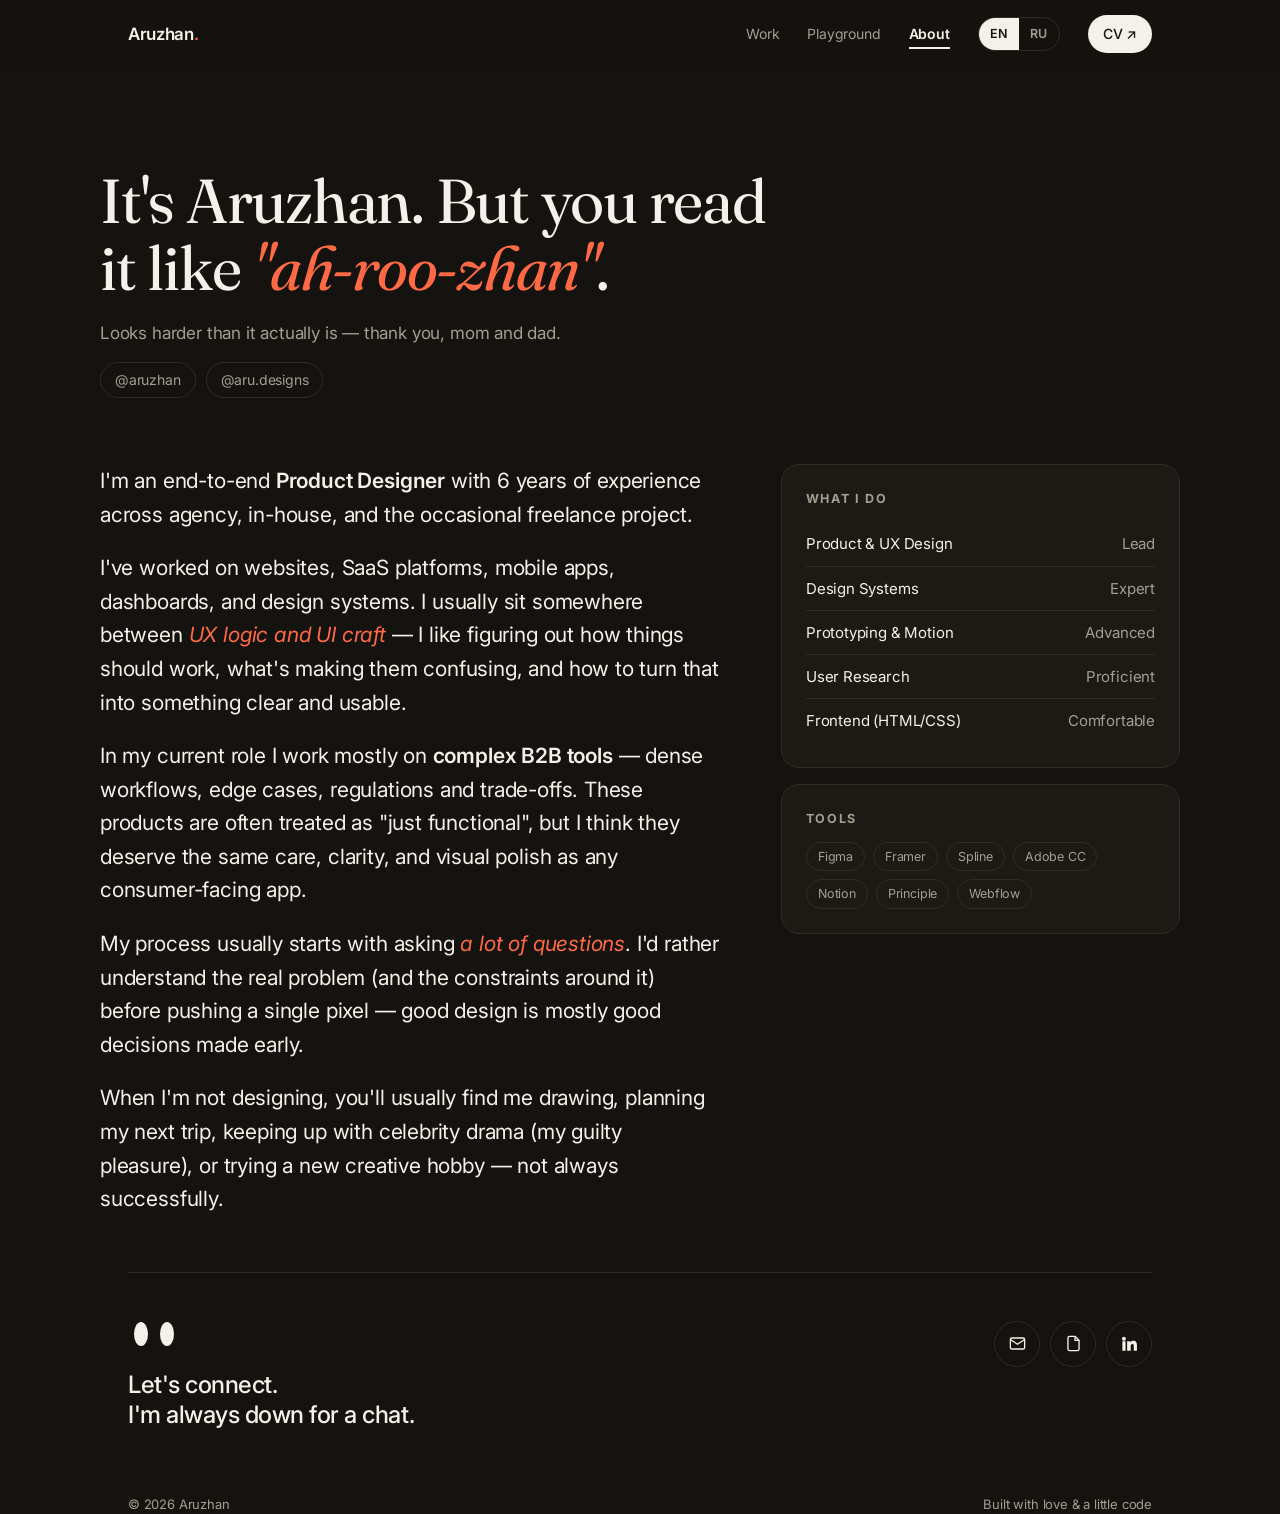
==== about.html @ 05e223a7 "Center hero block vertically on desktop; remove footer name" ====
<!DOCTYPE html>
<html lang="en">
<head>
<meta charset="UTF-8" />
<meta name="viewport" content="width=device-width, initial-scale=1.0" />
<title>About — Aruzhan</title>
<meta name="description" content="About Aruzhan — an end-to-end Product Designer who sits between UX logic and UI craft." />
<link rel="preconnect" href="https://fonts.googleapis.com" />
<link rel="preconnect" href="https://fonts.gstatic.com" crossorigin />
<link href="https://fonts.googleapis.com/css2?family=Inter:opsz,wght@14..32,400;14..32,500;14..32,600;14..32,700&family=Fraunces:ital,opsz,wght@0,9..144,400;0,9..144,500;1,9..144,400;1,9..144,500&display=swap" rel="stylesheet" />
<link rel="stylesheet" href="styles.css" />
<script>(function(){try{document.documentElement.lang=localStorage.getItem('lang')||'en';}catch(e){}})();</script>
</head>
<body>

<nav id="nav">
  <div class="nav-inner">
    <a href="index.html" class="brand">Aruzhan<span class="dot">.</span></a>
    <div class="nav-links">
      <a href="index.html" data-i18n="nav.work">Work</a>
      <a href="playground.html" data-i18n="nav.playground">Playground</a>
      <a href="about.html" class="active" data-i18n="nav.about">About</a>
      <div class="lang-switch">
        <button type="button" data-lang="en">EN</button>
        <button type="button" data-lang="ru">RU</button>
      </div>
      <a href="resume.pdf" target="_blank" rel="noopener" class="cv" data-i18n="nav.cv">CV ↗</a>
    </div>
  </div>
</nav>

<header class="about-hero wrap">
  <h1 class="reveal" data-i18n="about.h1">It's Aruzhan. But you read it like <em>"ah-roo-zhan"</em>.</h1>
  <p class="sub reveal" data-i18n="about.sub">Looks harder than it actually is — thank you, mom and dad.</p>
  <div class="about-socials reveal">
    <a href="#" target="_blank" rel="noopener">@aruzhan</a>
    <a href="#" target="_blank" rel="noopener">@aru.designs</a>
  </div>
</header>

<main class="about-body wrap">
  <div class="lede reveal">
    <p data-i18n="about.p1">I'm an end-to-end <b>Product Designer</b> with 6 years of experience across agency, in-house, and the occasional freelance project.</p>
    <p data-i18n="about.p2">I've worked on websites, SaaS platforms, mobile apps, dashboards, and design systems. I usually sit somewhere between <em>UX logic and UI craft</em> — I like figuring out how things should work, what's making them confusing, and how to turn that into something clear and usable.</p>
    <p data-i18n="about.p3">In my current role I work mostly on <b>complex B2B tools</b> — dense workflows, edge cases, regulations and trade-offs. These products are often treated as "just functional", but I think they deserve the same care, clarity, and visual polish as any consumer-facing app.</p>
    <p data-i18n="about.p4">My process usually starts with asking <em>a lot of questions</em>. I'd rather understand the real problem (and the constraints around it) before pushing a single pixel — good design is mostly good decisions made early.</p>
    <p data-i18n="about.p5">When I'm not designing, you'll usually find me drawing, planning my next trip, keeping up with celebrity drama (my guilty pleasure), or trying a new creative hobby — not always successfully.</p>
  </div>
  <aside class="reveal">
    <div class="panel">
      <h4 data-i18n="about.whatido">What I do</h4>
      <div class="skill-row"><span data-i18n="about.sk1">Product &amp; UX Design</span><span data-i18n="about.lv1">Lead</span></div>
      <div class="skill-row"><span data-i18n="about.sk2">Design Systems</span><span data-i18n="about.lv2">Expert</span></div>
      <div class="skill-row"><span data-i18n="about.sk3">Prototyping &amp; Motion</span><span data-i18n="about.lv3">Advanced</span></div>
      <div class="skill-row"><span data-i18n="about.sk4">User Research</span><span data-i18n="about.lv4">Proficient</span></div>
      <div class="skill-row"><span data-i18n="about.sk5">Frontend (HTML/CSS)</span><span data-i18n="about.lv5">Comfortable</span></div>
    </div>
    <div class="panel">
      <h4 data-i18n="about.tools">Tools</h4>
      <div class="tools">
        <span class="tag">Figma</span><span class="tag">Framer</span><span class="tag">Spline</span>
        <span class="tag">Adobe CC</span><span class="tag">Notion</span><span class="tag">Principle</span><span class="tag">Webflow</span>
      </div>
    </div>
  </aside>
</main>

<footer class="wrap">
  <div class="foot-top reveal">
    <div>
      <div class="foot-eyes" aria-hidden="true">
        <svg width="52" height="26" viewBox="0 0 52 26" fill="currentColor"><ellipse cx="13" cy="13" rx="7" ry="12"/><ellipse cx="39" cy="13" rx="7" ry="12"/></svg>
      </div>
      <p class="foot-msg" data-i18n="foot.msg">Let's connect.<br>I'm always down for a chat.</p>
    </div>
    <div class="foot-icons">
      <a href="mailto:hello@aruzhan.design" aria-label="Email"><svg viewBox="0 0 24 24" fill="none" stroke="currentColor" stroke-width="1.7"><rect x="3" y="5" width="18" height="14" rx="2"/><path d="M3 7l9 6 9-6"/></svg></a>
      <a href="resume.pdf" target="_blank" rel="noopener" aria-label="CV"><svg viewBox="0 0 24 24" fill="none" stroke="currentColor" stroke-width="1.7"><path d="M14 3H7a2 2 0 0 0-2 2v14a2 2 0 0 0 2 2h10a2 2 0 0 0 2-2V8z"/><path d="M14 3v5h5"/></svg></a>
      <a href="#" aria-label="LinkedIn"><svg viewBox="0 0 24 24" fill="currentColor"><path d="M4.98 3.5A2.5 2.5 0 1 1 5 8.5a2.5 2.5 0 0 1 0-5zM3 9h4v12H3zM9 9h3.8v1.7h.05c.53-1 1.83-2.05 3.77-2.05 4.03 0 4.78 2.65 4.78 6.1V21h-4v-5.4c0-1.3 0-2.95-1.8-2.95s-2.08 1.4-2.08 2.85V21H9z"/></svg></a>
    </div>
  </div>
  <div class="foot-bottom">
    <span>© 2026 Aruzhan</span>
    <span data-i18n="foot.built">Built with love &amp; a little code</span>
  </div>
</footer>

<script src="main.js"></script>
</body>
</html>
---- styles.css ----
/* ============ Aruzhan — Portfolio (xhulia.com-style) ============ */
:root {
  --bg: #14130f;
  --bg-2: #1d1b16;
  --ink: #f4f1ea;
  --soft: #a49e91;
  --line: #302c25;
  --accent: #ff6a45;
  --accent-soft: #3a241c;
  --card: #1c1a15;
  --nav-bg: rgba(20, 19, 15, .72);
  --hint-bg: rgba(0, 0, 0, .45);
  --radius: 18px;
  --maxw: 1080px;
}
* { margin: 0; padding: 0; box-sizing: border-box; }
html { scroll-behavior: smooth; }
body {
  font-family: 'Inter', system-ui, sans-serif;
  background: var(--bg); color: var(--ink);
  line-height: 1.55; letter-spacing: -0.011em;
  -webkit-font-smoothing: antialiased; overflow-x: hidden;
}
::selection { background: var(--accent); color: #fff; }
a { color: inherit; text-decoration: none; }
em { font-style: italic; }
.wrap { max-width: var(--maxw); margin: 0 auto; padding: 0 28px; }

/* ---------- NAV ---------- */
nav {
  position: fixed; top: 0; left: 0; right: 0; z-index: 100;
  backdrop-filter: blur(12px); background: var(--nav-bg);
  border-bottom: 1px solid transparent; transition: border-color .3s;
}
nav.scrolled { border-color: var(--line); }
.nav-inner { max-width: var(--maxw); margin: 0 auto; padding: 15px 28px; display: flex; align-items: center; justify-content: space-between; }
.brand { font-size: 17px; font-weight: 600; letter-spacing: -0.02em; }
.brand .dot { color: var(--accent); }
.nav-links { display: flex; align-items: center; gap: 28px; }
.nav-links a { font-size: 14px; color: var(--soft); transition: color .2s; }
.nav-links a:hover, .nav-links a.active { color: var(--ink); }
.nav-links a.active { font-weight: 600; }
.nav-links a.cv { background: var(--ink); color: var(--bg); padding: 8px 15px; border-radius: 999px; font-weight: 500; transition: background .2s, transform .2s; }
.nav-links a.cv:hover { background: var(--accent); color: #fff; transform: translateY(-1px); }
@media (max-width: 640px) { .nav-links a:not(.cv) { display: none; } }

/* ---------- HERO (landing) ---------- */
header.hero { position: relative; padding: 130px 0 8px; text-align: center; }
.hero-inner { position: relative; z-index: 3; max-width: 760px; margin: 0 auto; pointer-events: none; }
header.hero > .wrap { position: relative; z-index: 3; pointer-events: none; }
.hero-inner a, .hero-inner button { pointer-events: auto; }
.hello { display: inline-flex; align-items: center; gap: 10px; font-size: clamp(16px, 2vw, 21px); color: var(--soft); font-weight: 500; margin-bottom: 20px; }
.hello .avatar { width: 40px; height: 40px; border-radius: 50%; overflow: hidden; border: 1.5px solid var(--card); background: #fbe7df; box-shadow: 0 4px 12px -4px rgba(40,30,15,.3); flex: none; }
.hello .avatar svg { width: 56px; height: 56px; margin: -7px 0 0 -8px; display: block; }
.hello .wave { display: inline-block; animation: wave 2.4s ease-in-out infinite; transform-origin: 70% 70%; }
@keyframes wave { 0%,60%,100%{transform:rotate(0)} 10%{transform:rotate(16deg)} 20%{transform:rotate(-8deg)} 30%{transform:rotate(16deg)} 40%{transform:rotate(-4deg)} 50%{transform:rotate(10deg)} }
.hero h1 { font-family: 'Fraunces', Georgia, serif; font-weight: 400; font-size: clamp(40px, 7vw, 82px); line-height: 1.04; letter-spacing: -0.02em; }
.hero h1 em { font-style: italic; }
.hero h1 .dot { color: var(--accent); font-style: normal; }
.hero .current { margin-top: 28px; font-size: clamp(15px, 1.8vw, 18px); color: var(--soft); max-width: 50ch; margin-left: auto; margin-right: auto; }
.hero .current b { color: var(--ink); font-weight: 600; }
/* falling-pill tray (below the hero copy, so pills never overlap text) */
.pill-tray-label { margin-top: 34px; font-size: 12px; letter-spacing: .16em; text-transform: uppercase; color: var(--soft); font-weight: 600; display: flex; align-items: center; justify-content: center; gap: 9px; }
.pill-tray-label .grab { font-size: 14px; }
.pill-field { position: relative; height: 300px; margin-top: 18px; z-index: 1; pointer-events: none; overflow: hidden; }
@media (min-width: 821px) {
  header.hero { min-height: 100vh; padding: 0; display: flex; flex-direction: column; justify-content: center; }
  .pill-field { position: absolute; left: 0; right: 0; top: 62px; bottom: 26px; height: auto; margin-top: 0; }
}
.pill { position: absolute; pointer-events: auto; display: inline-flex; align-items: center; gap: 8px; font-size: 15px; font-weight: 600; letter-spacing: 0; color: #1e1a14; padding: 11px 20px; border-radius: 999px; cursor: grab; white-space: nowrap; user-select: none; will-change: transform; box-shadow: 0 10px 26px -14px rgba(40,30,15,.5); opacity: 0; }
.pill:active { cursor: grabbing; }
.pill.dragging { z-index: 60 !important; }
.pill .pi { font-size: 14px; }
@media (max-width: 720px) { .pill { font-size: 13px; padding: 9px 16px; } }

.float { animation: float 4.5s ease-in-out infinite; }
@keyframes float { 0%,100%{transform:translateY(0)} 50%{transform:translateY(-9px)} }

/* ---------- PROJECTS ---------- */
.projects { padding: 56px 0 40px; }
.proj-head { display: flex; align-items: center; gap: 14px; font-size: 12.5px; text-transform: uppercase; letter-spacing: .18em; color: var(--soft); font-weight: 600; margin-bottom: 8px; }
.proj-head::before { content: ''; width: 22px; height: 1px; background: var(--accent); }
.work-list { margin-top: 4px; }
.proj { padding: 52px 0; border-top: 1px solid var(--line); }
.proj:last-child { border-bottom: 1px solid var(--line); }
.proj-head-row { display: flex; align-items: flex-start; justify-content: space-between; gap: 20px; }
.proj-meta { display: flex; align-items: baseline; gap: 14px; flex-wrap: wrap; }
.proj-meta .name { font-size: clamp(26px, 3.2vw, 38px); font-weight: 600; letter-spacing: -0.03em; }
.proj-meta .kind { font-size: 14px; color: var(--soft); }
.proj-meta .yr { font-size: 14px; color: var(--soft); }
.cs-btn { flex: none; display: inline-flex; align-items: center; gap: 8px; font-size: 14px; font-weight: 500; color: var(--ink); border: 1px solid var(--line); padding: 9px 16px; border-radius: 999px; transition: background .2s, color .2s, border-color .2s; }
.cs-btn span { transition: transform .2s; }
.cs-btn:hover { background: var(--ink); color: var(--bg); border-color: var(--ink); }
.cs-btn:hover span { transform: translateX(3px); }
.proj .subtitle { font-size: clamp(17px, 2vw, 21px); color: var(--ink); margin: 14px 0 16px; max-width: 52ch; line-height: 1.45; }
.benefits { display: flex; flex-wrap: wrap; gap: 8px; margin-bottom: 26px; }
.benefits span { font-size: 13px; color: var(--soft); background: var(--bg-2); border: 1px solid var(--line); padding: 6px 12px; border-radius: 999px; }

/* project cover image (real Figma screenshot) */
.proj-cover { border-radius: var(--radius); border: 1px solid var(--line); overflow: hidden; aspect-ratio: 16 / 9; background: var(--bg-2); }
.proj-cover img { width: 100%; height: 100%; object-fit: cover; display: block; transition: transform .5s cubic-bezier(.2,.7,.3,1); }
.proj:hover .proj-cover img { transform: scale(1.03); }

/* horizontal draggable gallery */
.gallery-wrap { position: relative; }
.gallery { display: flex; gap: 18px; overflow-x: auto; padding: 6px 2px 16px; cursor: grab; scroll-snap-type: x proximity; scrollbar-width: none; user-select: none; -webkit-user-select: none; touch-action: pan-x; }
.gallery::-webkit-scrollbar { height: 0; display: none; }
.gallery.dragging { cursor: grabbing; scroll-snap-type: none; }
.gallery.dragging .shot, .gallery.dragging .pshot { pointer-events: none; }
.gallery img { -webkit-user-drag: none; user-drag: none; }
.shot { flex: 0 0 auto; width: clamp(280px, 42vw, 470px); aspect-ratio: 16/10; border-radius: var(--radius); border: 1px solid var(--line); overflow: hidden; display: grid; place-items: center; scroll-snap-align: start; }
.shot .mock { max-width: 78%; height: auto; pointer-events: none; }
.drag-badge { position: absolute; left: 0; top: 0; transform: translate(-50%, -50%) scale(.6); background: var(--ink); color: var(--bg); font-size: 13px; font-weight: 600; padding: 9px 15px; border-radius: 999px; pointer-events: none; opacity: 0; transition: opacity .2s, transform .2s; z-index: 5; display: inline-flex; gap: 6px; white-space: nowrap; }
.drag-badge.on { opacity: 1; transform: translate(-50%, -50%) scale(1); }

/* ---------- ABOUT page ---------- */
.about-hero { padding: 168px 0 10px; }
.about-hero h1 { font-family: 'Fraunces', Georgia, serif; font-size: clamp(32px, 5.2vw, 62px); font-weight: 400; letter-spacing: -0.02em; line-height: 1.08; max-width: 18ch; }
.about-hero h1 em { font-style: italic; color: var(--accent); }
.about-hero .sub { margin-top: 18px; font-size: 17px; color: var(--soft); }
.about-socials { margin-top: 16px; display: flex; gap: 10px; flex-wrap: wrap; }
.about-socials a { font-size: 14px; color: var(--soft); border: 1px solid var(--line); padding: 6px 14px; border-radius: 999px; transition: color .2s, border-color .2s; }
.about-socials a:hover { color: var(--ink); border-color: var(--ink); }
.about-body { padding: 56px 0; display: grid; grid-template-columns: 1.4fr .9fr; gap: 60px; align-items: start; }
@media (max-width: 860px) { .about-body { grid-template-columns: 1fr; gap: 40px; } }
.about-body .lede p { font-size: clamp(17px, 2vw, 21px); line-height: 1.6; }
.about-body .lede p + p { margin-top: 20px; }
.about-body .lede b { font-weight: 600; }
.about-body .lede em { color: var(--accent); }
.panel { background: var(--card); border: 1px solid var(--line); border-radius: var(--radius); padding: 24px; }
.panel + .panel { margin-top: 16px; }
.panel h4 { font-size: 12.5px; text-transform: uppercase; letter-spacing: .13em; color: var(--soft); margin-bottom: 14px; }
.skill-row { display: flex; justify-content: space-between; padding: 10px 0; border-top: 1px solid var(--line); font-size: 15px; }
.skill-row:first-of-type { border-top: none; }
.skill-row span:last-child { color: var(--soft); }
.tag { font-size: 12.5px; color: var(--soft); border: 1px solid var(--line); padding: 4px 11px; border-radius: 999px; }
.tools { display: flex; flex-wrap: wrap; gap: 8px; }

/* ---------- CASE STUDY page ---------- */
.cs { padding: 138px 0 0; text-align: center; }
.cs-back { display: inline-block; font-size: 14px; color: var(--soft); margin-bottom: 34px; transition: color .2s; }
.cs-back:hover { color: var(--ink); }
.cs-icon { width: 76px; height: 76px; border-radius: 20px; margin: 0 auto 26px; display: grid; place-items: center; font-size: 36px; box-shadow: 0 16px 36px -16px rgba(40,30,15,.4); }
.cs-eyebrow { font-size: 13px; letter-spacing: .04em; color: var(--soft); font-weight: 500; margin-bottom: 14px; }
.cs-title { font-family: 'Fraunces', Georgia, serif; font-weight: 400; font-size: clamp(32px, 5.4vw, 64px); line-height: 1.06; letter-spacing: -0.02em; margin: 0 auto; }
.cs-grid { text-align: left; display: grid; grid-template-columns: 1.5fr 1fr; gap: 56px; margin: 64px 0 8px; padding-top: 44px; border-top: 1px solid var(--line); }
@media (max-width: 820px) { .cs-grid { grid-template-columns: 1fr; gap: 34px; } }
.cs-label { font-size: 12px; text-transform: uppercase; letter-spacing: .14em; color: var(--accent); font-weight: 600; margin-bottom: 14px; }
.cs-intro p { font-size: clamp(17px, 2vw, 20px); line-height: 1.6; color: var(--ink); }
.cs-intro p + p { margin-top: 16px; }
.cs-meta-block + .cs-meta-block { margin-top: 24px; }
.cs-chips { display: flex; flex-wrap: wrap; gap: 8px; }
.cs-chip { font-size: 13px; color: var(--ink); background: var(--card); border: 1px solid var(--line); padding: 6px 13px; border-radius: 999px; }
.psr { text-align: left; display: grid; grid-template-columns: repeat(3, 1fr); gap: 18px; margin: 56px 0; }
@media (max-width: 820px) { .psr { grid-template-columns: 1fr; } }
.psr-card { background: var(--card); border: 1px solid var(--line); border-radius: var(--radius); padding: 26px; }
.psr-card h3 { font-family: 'Fraunces', Georgia, serif; font-weight: 400; font-size: 24px; margin-bottom: 12px; }
.psr-card p { font-size: 15px; color: var(--soft); line-height: 1.55; }
.cs-gallery-label { display: flex; align-items: center; gap: 16px; margin: 30px 0 22px; color: var(--soft); }
.cs-gallery-label::before, .cs-gallery-label::after { content: ''; height: 1px; background: var(--line); flex: 1; }
.cs-gallery-label span { font-size: 13px; letter-spacing: .04em; }
.cs-shots .shot { width: clamp(300px, 56vw, 560px); aspect-ratio: 16/10; }
.cs-next { display: flex; align-items: center; justify-content: space-between; gap: 16px; margin-top: 30px; padding-top: 36px; border-top: 1px solid var(--line); }
.cs-next span { font-size: 12.5px; text-transform: uppercase; letter-spacing: .16em; color: var(--soft); font-weight: 600; }
.cs-next a { font-family: 'Fraunces', Georgia, serif; font-size: clamp(24px, 4vw, 40px); transition: color .2s; }
.cs-next a:hover { color: var(--accent); }

/* ---------- PLAYGROUND page ---------- */
.pg-hero { padding: 168px 0 8px; }
.pg-hero h1 { font-family: 'Fraunces', Georgia, serif; font-size: clamp(38px, 6vw, 70px); font-weight: 400; letter-spacing: -0.02em; line-height: 1.05; }
.pg-hero h1 em { font-style: italic; color: var(--accent); }
.pg-hero p { margin-top: 16px; font-size: 17px; color: var(--soft); max-width: 54ch; }
.pg-section { padding: 36px 0 80px; }
.pg-canvas { position: relative; height: 560px; border: 1px dashed var(--line); border-radius: var(--radius); background: radial-gradient(circle at 1px 1px, rgba(0,0,0,.06) 1px, transparent 0); background-size: 26px 26px; overflow: hidden; touch-action: none; user-select: none; }
.pg-hint { position: absolute; top: 16px; left: 50%; transform: translateX(-50%); font-size: 13px; color: var(--soft); background: var(--hint-bg); padding: 6px 14px; border-radius: 999px; pointer-events: none; z-index: 1; display: inline-flex; gap: 8px; align-items: center; }
.chip { position: absolute; background: var(--card); border: 1px solid var(--line); border-radius: 14px; padding: 15px 18px; cursor: grab; box-shadow: 0 10px 30px -18px rgba(40,30,15,.4); transition: box-shadow .2s; will-change: transform; }
.chip:active { cursor: grabbing; }
.chip.dragging { box-shadow: 0 24px 50px -20px rgba(40,30,15,.5); z-index: 50 !important; }
.chip .k { font-size: 20px; font-weight: 600; letter-spacing: -.02em; }
.chip .s { font-size: 12.5px; color: var(--soft); margin-top: 2px; }
.chip.color { width: 118px; height: 118px; border-radius: 18px; display: grid; place-items: end; padding: 12px; }
.chip.color .hexv { font-size: 12px; font-weight: 600; background: rgba(255,255,255,.85); padding: 2px 8px; border-radius: 6px; color: #17150f; }
.chip.emoji { font-size: 32px; padding: 12px 16px; }
.chip.pill { border-radius: 999px; font-size: 14px; font-weight: 500; }

/* ---------- shared section header ---------- */
.eyebrow { font-size: 12.5px; text-transform: uppercase; letter-spacing: .16em; color: var(--accent); font-weight: 600; display: inline-flex; align-items: center; gap: 10px; }
.eyebrow::before { content: ''; width: 22px; height: 1px; background: var(--accent); }
.section-head { margin-bottom: 40px; }
.sec-h { font-family: 'Fraunces', Georgia, serif; font-weight: 400; font-size: clamp(28px, 4.4vw, 48px); letter-spacing: -0.02em; line-height: 1.08; margin-top: 12px; max-width: 20ch; }

/* ---------- IMPACT STATS ---------- */
.impact { padding: 72px 0; }
.impact .eyebrow { margin-bottom: 26px; }
.stat-grid { display: grid; grid-template-columns: repeat(4, 1fr); gap: 1px; background: var(--line); border: 1px solid var(--line); border-radius: var(--radius); overflow: hidden; }
@media (max-width: 680px) { .stat-grid { grid-template-columns: repeat(2, 1fr); } }
.stat { background: var(--bg); padding: 34px 26px; text-align: center; }
.stat .num { font-family: 'Fraunces', Georgia, serif; font-weight: 400; font-size: clamp(38px, 5.5vw, 62px); letter-spacing: -0.02em; line-height: 1; }
.stat .num .sfx { color: var(--accent); }
.stat .lbl { font-size: 14px; color: var(--soft); margin-top: 8px; }

/* ---------- TESTIMONIALS ---------- */
.quotes { padding: 72px 0; }
.quote-grid { display: grid; grid-template-columns: repeat(3, 1fr); gap: 20px; }
@media (max-width: 860px) { .quote-grid { grid-template-columns: 1fr; } }
.qcard { background: var(--card); border: 1px solid var(--line); border-radius: var(--radius); padding: 28px; display: flex; flex-direction: column; gap: 16px; transition: transform .3s cubic-bezier(.2,.7,.3,1), box-shadow .3s; }
.qcard:hover { transform: translateY(-5px); box-shadow: 0 22px 46px -26px rgba(40,30,15,.3); }
.qcard .mark { font-family: 'Fraunces', Georgia, serif; font-size: 52px; line-height: .3; color: var(--accent); height: 20px; }
.qcard p { font-size: 17px; line-height: 1.5; color: var(--ink); }
.who { display: flex; align-items: center; gap: 12px; margin-top: auto; }
.ava { width: 44px; height: 44px; border-radius: 50%; display: grid; place-items: center; color: #fff; font-weight: 600; font-size: 15px; flex: none; }
.who b { display: block; font-size: 15px; }
.who span { font-size: 13px; color: var(--soft); }

/* ---------- SERVICES + CTA ---------- */
.services { padding: 72px 0 48px; }
.svc-grid { display: grid; grid-template-columns: repeat(3, 1fr); gap: 20px; margin-bottom: 44px; }
@media (max-width: 860px) { .svc-grid { grid-template-columns: 1fr; } }
.svc { background: var(--card); border: 1px solid var(--line); border-radius: var(--radius); padding: 28px; transition: transform .3s cubic-bezier(.2,.7,.3,1), box-shadow .3s; }
.svc:hover { transform: translateY(-5px); box-shadow: 0 22px 46px -26px rgba(40,30,15,.3); }
.svc-ic { width: 48px; height: 48px; border-radius: 13px; display: grid; place-items: center; font-size: 22px; background: var(--accent-soft); color: var(--accent); margin-bottom: 18px; }
.svc h3 { font-size: 20px; font-weight: 600; letter-spacing: -0.02em; margin-bottom: 8px; }
.svc p { font-size: 15px; color: var(--soft); line-height: 1.5; }
.svc-tag { margin-top: 16px; font-size: 13px; color: var(--accent); font-weight: 600; }
.cta-band { display: flex; align-items: center; justify-content: space-between; gap: 24px; flex-wrap: wrap; background: var(--ink); color: var(--bg); border-radius: 26px; padding: 40px 44px; }
.cta-band h3 { font-family: 'Fraunces', Georgia, serif; font-weight: 400; font-size: clamp(24px, 3.4vw, 36px); letter-spacing: -0.02em; }
.cta-band p { color: #b1aa9d; margin-top: 10px; font-size: 15px; max-width: 46ch; }
.btn-accent { background: var(--accent); color: #fff; }
.btn-accent:hover { transform: translateY(-2px); filter: brightness(1.05); }

/* ---------- FOOTER ---------- */
footer { padding: 96px 0 40px; }
.foot-top { border-top: 1px solid var(--line); padding-top: 48px; display: flex; align-items: flex-start; justify-content: space-between; gap: 24px; flex-wrap: wrap; }
.foot-eyes { font-size: 22px; letter-spacing: 6px; color: var(--ink); margin-bottom: 14px; }
.foot-msg { font-size: clamp(18px, 2.2vw, 24px); font-weight: 500; letter-spacing: -0.02em; line-height: 1.25; }
.foot-icons { display: flex; gap: 10px; }
.foot-icons a { width: 46px; height: 46px; border-radius: 50%; border: 1px solid var(--line); display: grid; place-items: center; color: var(--ink); transition: background .2s, color .2s, transform .2s; }
.foot-icons a:hover { background: var(--ink); color: var(--bg); transform: translateY(-3px); }
.foot-icons svg { width: 19px; height: 19px; }
.foot-name { font-family: 'Fraunces', Georgia, serif; font-weight: 400; font-size: clamp(72px, 21vw, 280px); line-height: .82; letter-spacing: -0.03em; margin: 38px 0 8px; color: var(--ink); user-select: none; }
.foot-name em { font-style: italic; color: var(--accent); }
.foot-cta { border-top: 1px solid var(--line); padding-top: 60px; }
.foot-label { font-size: 12.5px; text-transform: uppercase; letter-spacing: .18em; color: var(--soft); font-weight: 600; margin-bottom: 18px; }
.foot-cta h2 { font-size: clamp(32px, 6vw, 64px); font-weight: 600; letter-spacing: -0.035em; line-height: 1.05; max-width: 16ch; }
.foot-cta h2 a { color: var(--accent); text-decoration: underline; text-decoration-thickness: 2px; text-underline-offset: 6px; }
.foot-actions { margin-top: 30px; display: flex; gap: 12px; flex-wrap: wrap; }
.btn { display: inline-flex; align-items: center; gap: 9px; font-size: 15px; font-weight: 500; padding: 13px 22px; border-radius: 999px; transition: transform .2s, background .2s, color .2s, border-color .2s; }
.btn-primary { background: var(--ink); color: var(--bg); }
.btn-primary:hover { background: var(--accent); color: #fff; transform: translateY(-2px); }
.btn-ghost { color: var(--ink); border: 1px solid var(--line); }
.btn-ghost:hover { border-color: var(--ink); }
.btn .arrow { transition: transform .2s; }
.btn:hover .arrow { transform: translate(3px,-3px); }
.foot-bottom { margin-top: 64px; display: flex; justify-content: space-between; gap: 16px; flex-wrap: wrap; font-size: 13px; color: var(--soft); }

/* reveal */
.reveal { opacity: 0; transform: translateY(22px); transition: opacity .7s ease, transform .7s cubic-bezier(.2,.7,.3,1); }
.reveal.in { opacity: 1; transform: none; }

/* ============ ANIMATIONS ============ */
/* staggered hero entrance */
.hero-inner .reveal:nth-child(1) { transition-delay: .05s; }
.hero-inner .reveal:nth-child(2) { transition-delay: .16s; }
.hero-inner .reveal:nth-child(3) { transition-delay: .28s; }
.hero-inner .reveal:nth-child(4) { transition-delay: .40s; }

/* squiggle draws itself in */
.hero .tagline em .squiggle path { stroke-dasharray: 320; stroke-dashoffset: 320; }
.hero .tagline.in em .squiggle path { animation: squiggle-draw 1s cubic-bezier(.6,0,.4,1) .8s forwards; }
@keyframes squiggle-draw { to { stroke-dashoffset: 0; } }

/* animated nav underline */
.nav-links a:not(.cv) { position: relative; }
.nav-links a:not(.cv)::after { content: ''; position: absolute; left: 0; right: 0; bottom: -4px; height: 1.5px; background: var(--ink); transform: scaleX(0); transform-origin: left; transition: transform .3s cubic-bezier(.2,.7,.3,1); }
.nav-links a:not(.cv):hover::after, .nav-links a.active::after { transform: scaleX(1); }

/* scroll progress bar */
.progress { position: fixed; top: 0; left: 0; height: 2px; width: 0; background: var(--accent); z-index: 200; }

/* magnetic + tilt helpers */
.magnetic { transition: transform .25s cubic-bezier(.2,.7,.3,1); }
.proj-thumb { transform-style: preserve-3d; }

/* gentle pulse on project link arrow */
.proj-link:hover { color: var(--accent); }

/* language switcher */
.lang-switch { display: inline-flex; align-items: center; border: 1px solid var(--line); border-radius: 999px; overflow: hidden; }
.lang-switch button { border: 0; background: transparent; color: var(--soft); font: inherit; font-size: 12.5px; font-weight: 600; letter-spacing: .04em; padding: 6px 11px; cursor: pointer; transition: background .2s, color .2s; }
.lang-switch button:hover { color: var(--ink); }
.lang-switch button.active { background: var(--ink); color: var(--bg); }

/* trusted-by strip */
.trusted { padding: 44px 0 8px; text-align: center; }
.trusted-label { font-size: 12px; text-transform: uppercase; letter-spacing: .16em; color: var(--soft); font-weight: 600; }
.trusted .logos { display: flex; flex-wrap: wrap; justify-content: center; align-items: center; gap: 14px 40px; margin-top: 22px; }
.trusted .logos span { font-family: 'Fraunces', Georgia, serif; font-size: clamp(18px, 2.4vw, 26px); font-weight: 500; letter-spacing: -0.01em; color: var(--soft); opacity: .6; transition: opacity .25s, color .25s, transform .25s; }
.trusted .logos span:hover { opacity: 1; color: var(--ink); transform: translateY(-2px); }

/* intro overlay */
.intro { position: fixed; inset: 0; z-index: 999; background: var(--bg); display: grid; place-items: center; }
.no-intro .intro { display: none; }
.intro-name { font-family: 'Fraunces', Georgia, serif; font-weight: 400; font-size: clamp(52px, 12vw, 130px); letter-spacing: -0.03em; color: var(--ink); opacity: 0; transform: translateY(22px); }
.intro-name .dot { color: var(--accent); }
.intro.play .intro-name { animation: introName .8s cubic-bezier(.2,.7,.3,1) .1s forwards; }
.intro.play { animation: introUp .85s cubic-bezier(.7,0,.2,1) 1s forwards; }
@keyframes introName { to { opacity: 1; transform: none; } }
@keyframes introUp { to { transform: translateY(-100%); } }

/* respect reduced-motion */
@media (prefers-reduced-motion: reduce) {
  *, *::before, *::after { animation: none !important; transition: none !important; }
  .reveal { opacity: 1 !important; transform: none !important; }
  .float { animation: none !important; }
  .hero .tagline em .squiggle path { stroke-dashoffset: 0 !important; }
  .intro { display: none !important; }
}

/* clickable project card + case-study cover */
.proj-link-card { display: block; color: inherit; text-decoration: none; cursor: pointer; }
.proj-link-card .cs-btn { pointer-events: none; }
.proj-link-card:hover .name { color: var(--accent); }
.cs-cover { border-radius: var(--radius); border: 1px solid var(--line); overflow: hidden; margin-top: 8px; background: var(--bg-2); }
.cs-cover img { width: 100%; height: auto; display: block; }

/* case-study real screen shots */
.cs-shot { border-radius: var(--radius); border: 1px solid var(--line); overflow: hidden; margin-top: 16px; background: var(--bg-2); }
.cs-shot img { width: 100%; height: auto; display: block; }

/* real product logos on cards + case studies */
.proj-head-left { display: flex; align-items: center; gap: 14px; }
.proj-logo { width: 40px; height: 40px; border-radius: 11px; flex: none; box-shadow: 0 4px 12px -4px rgba(0,0,0,.5); }
.cs-icon-img { background: none !important; padding: 0; overflow: hidden; }
.cs-icon-img img { width: 100%; height: 100%; object-fit: cover; border-radius: 20px; }

/* smaller multi-shot preview strip on project cards */
.preview { gap: 14px; }
.preview .pshot { flex: 0 0 auto; width: clamp(230px, 30vw, 330px); aspect-ratio: 16 / 10; border-radius: 14px; border: 1px solid var(--line); overflow: hidden; background: var(--bg-2); scroll-snap-align: start; }
.preview .pshot img { width: 100%; height: 100%; object-fit: cover; object-position: top left; display: block; }

/* project name meaning line */
.proj-meaning { font-size: clamp(15px, 1.7vw, 17px); color: var(--soft); margin: 10px 0 2px; line-height: 1.4; }
.proj-meaning b { color: var(--accent); font-weight: 600; }
.cs-meaning { font-size: 15px; color: var(--soft); margin: 14px auto 0; max-width: 62ch; line-height: 1.5; }
.cs-meaning b { color: var(--ink); font-weight: 600; }

/* AI badge + live-site link */
.proj-badge { display: inline-block; font-size: 11px; font-weight: 700; letter-spacing: .05em; color: #fff; background: #7c3aed; padding: 2px 9px; border-radius: 999px; vertical-align: middle; }
.cs-eyebrow .proj-badge { font-size: 10px; }
.cs-live { display: inline-flex; align-items: center; gap: 6px; margin-top: 20px; font-size: 14px; font-weight: 500; color: #fff; background: var(--accent); padding: 11px 20px; border-radius: 999px; transition: filter .2s, transform .2s; }
.cs-live:hover { transform: translateY(-2px); filter: brightness(1.06); }
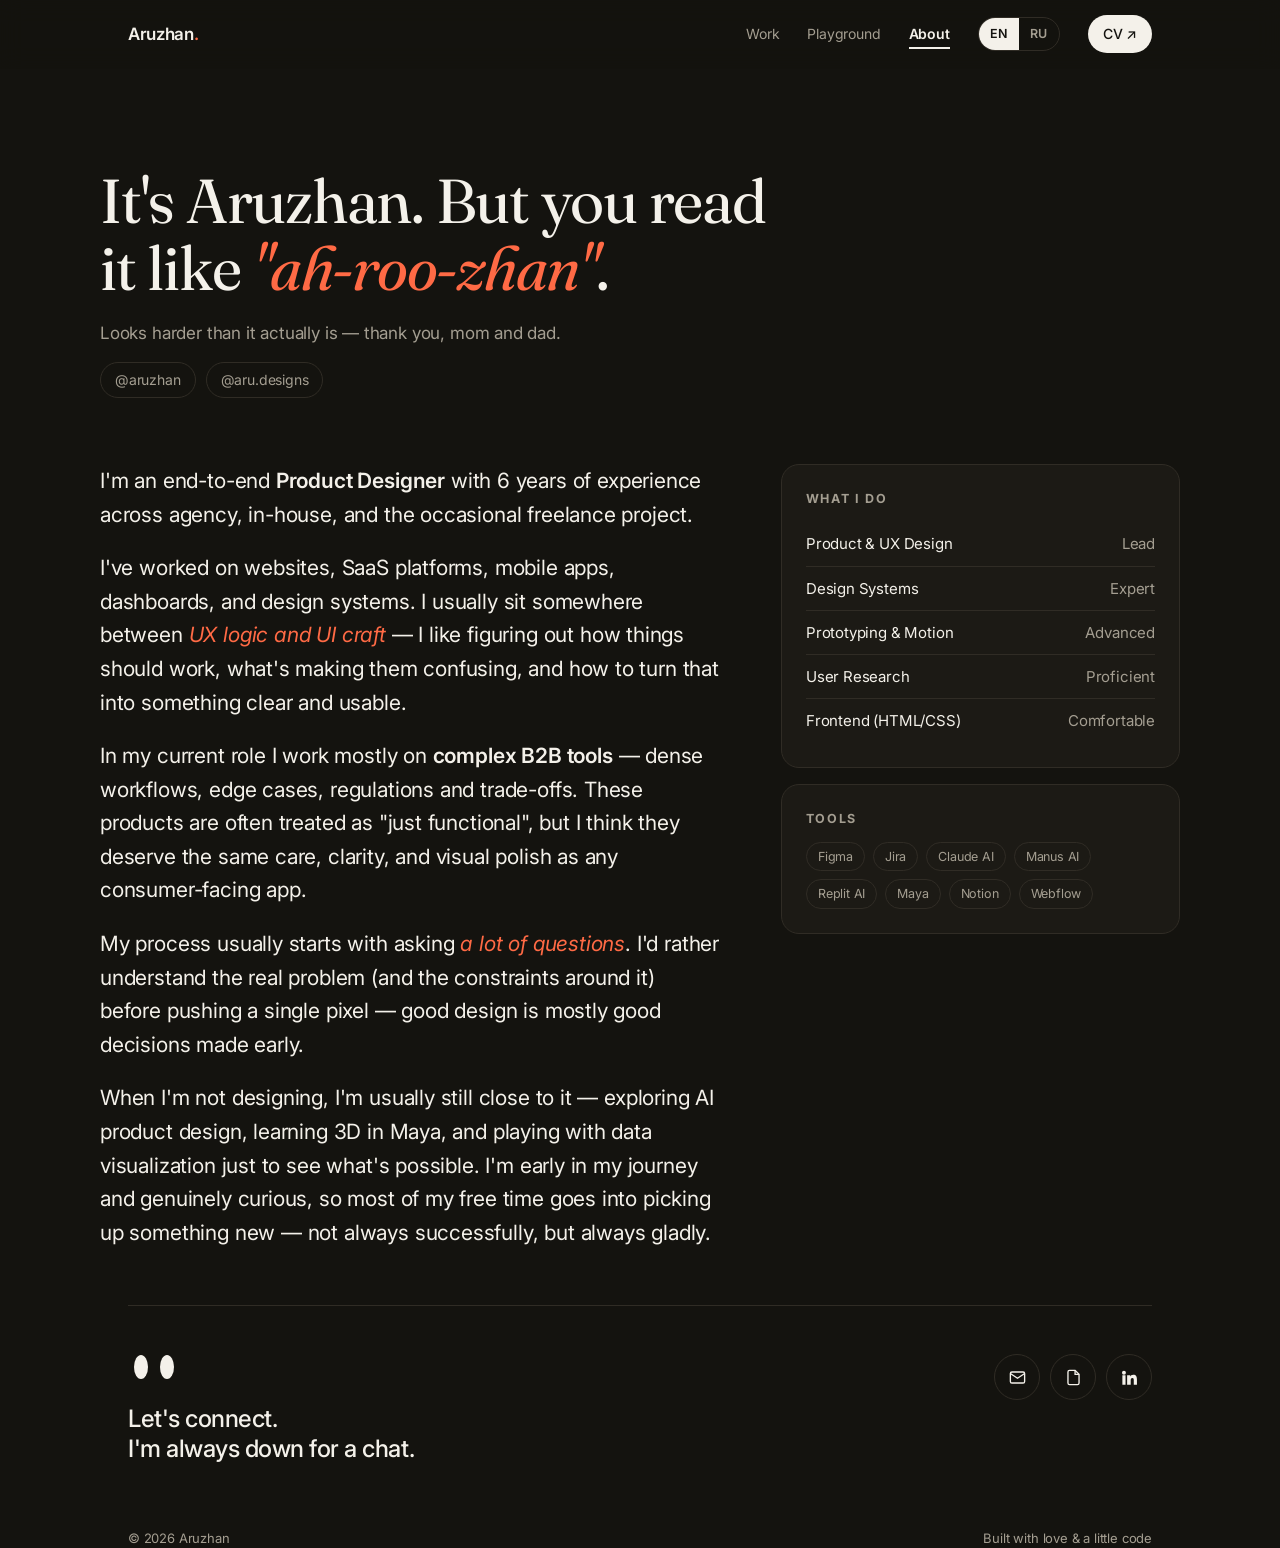
==== commit 34d84262: "Update About tools: Figma, Jira, Claude AI, Manus AI, Replit AI, Maya, Notion, Webflow" ====
--- a/about.html
+++ b/about.html
@@ -58,8 +58,8 @@
     <div class="panel">
       <h4 data-i18n="about.tools">Tools</h4>
       <div class="tools">
-        <span class="tag">Figma</span><span class="tag">Framer</span><span class="tag">Spline</span>
-        <span class="tag">Adobe CC</span><span class="tag">Notion</span><span class="tag">Principle</span><span class="tag">Webflow</span>
+        <span class="tag">Figma</span><span class="tag">Jira</span><span class="tag">Claude AI</span><span class="tag">Manus AI</span>
+        <span class="tag">Replit AI</span><span class="tag">Maya</span><span class="tag">Notion</span><span class="tag">Webflow</span>
       </div>
     </div>
   </aside>
--- a/styles.css
+++ b/styles.css
@@ -137,8 +137,8 @@
 .tools { display: flex; flex-wrap: wrap; gap: 8px; }
 
 /* ---------- CASE STUDY page ---------- */
-.cs { padding: 138px 0 0; text-align: center; }
-.cs-back { display: inline-block; font-size: 14px; color: var(--soft); margin-bottom: 34px; transition: color .2s; }
+.cs { padding: 96px 0 0; text-align: center; }
+.cs-back { display: block; text-align: left; font-size: 14px; color: var(--soft); margin-bottom: 28px; transition: color .2s; }
 .cs-back:hover { color: var(--ink); }
 .cs-icon { width: 76px; height: 76px; border-radius: 20px; margin: 0 auto 26px; display: grid; place-items: center; font-size: 36px; box-shadow: 0 16px 36px -16px rgba(40,30,15,.4); }
 .cs-eyebrow { font-size: 13px; letter-spacing: .04em; color: var(--soft); font-weight: 500; margin-bottom: 14px; }
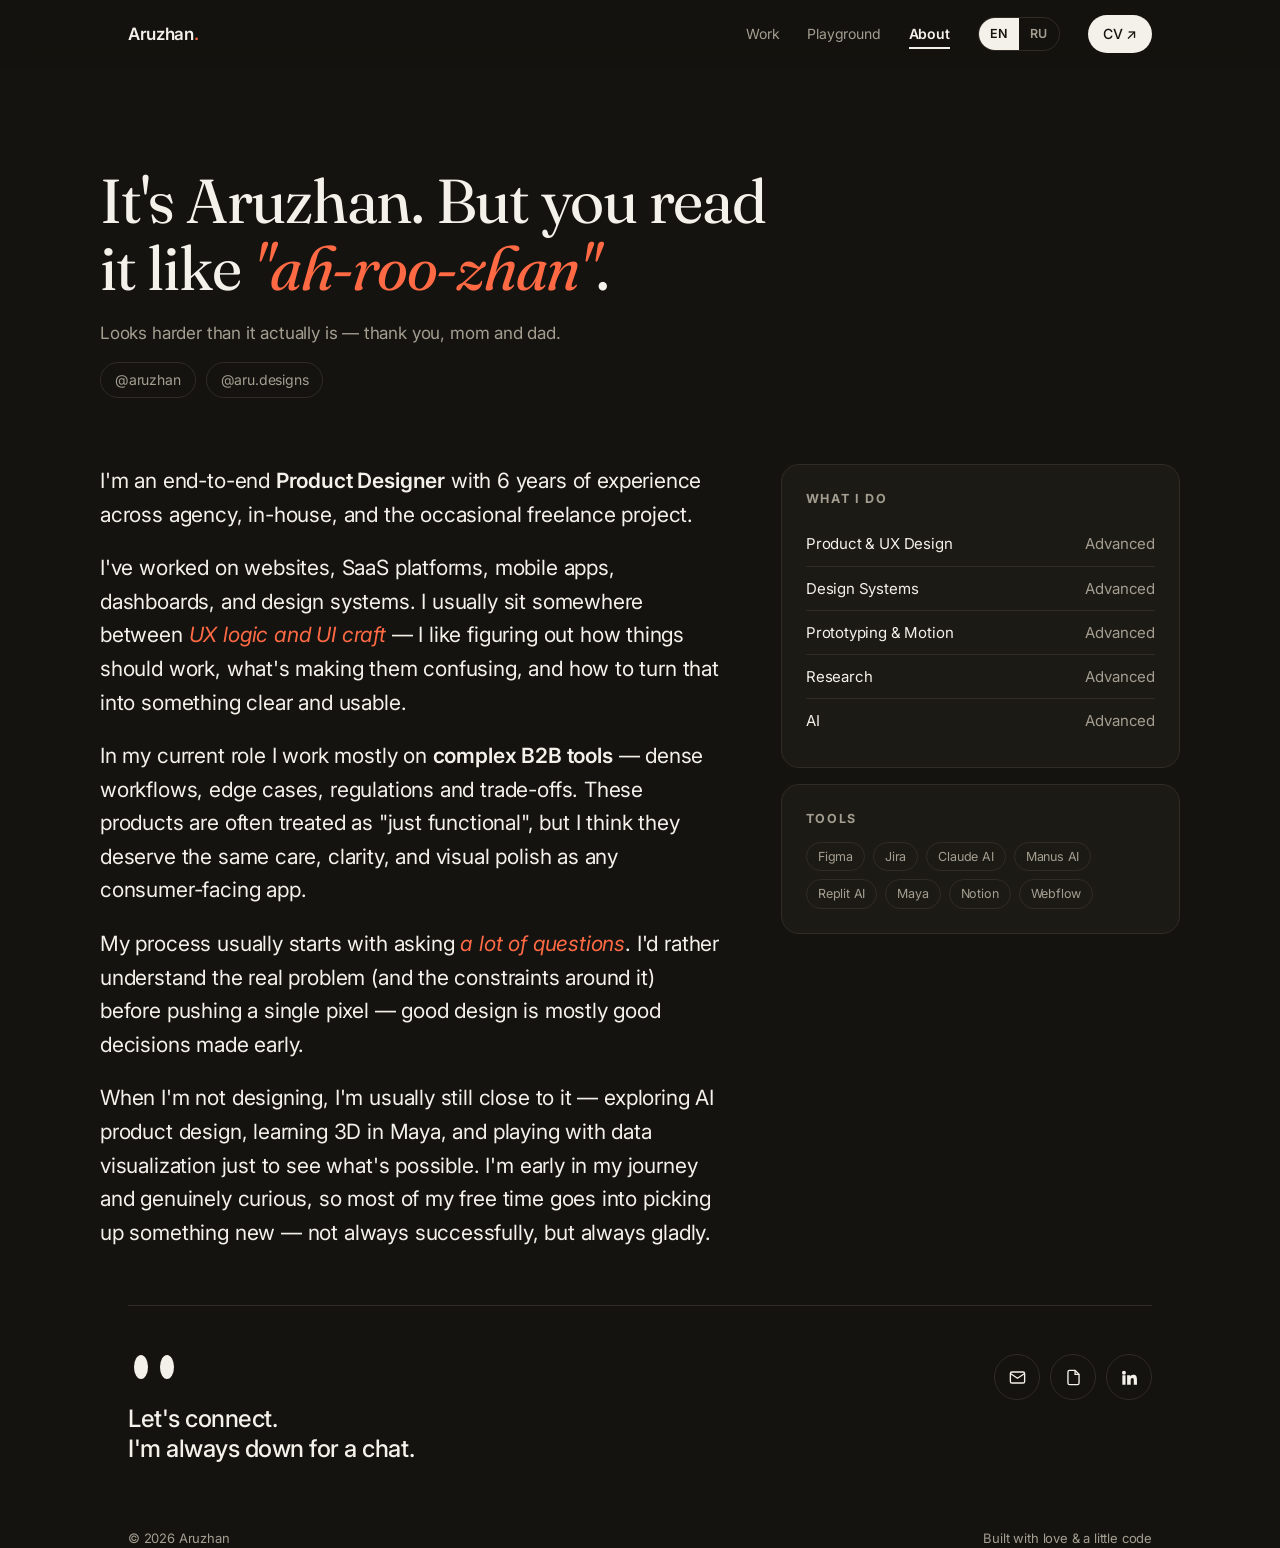
==== commit c5a40de6: "Update About skills: 5 items all Advanced; Research + AI replace old rows" ====
--- a/about.html
+++ b/about.html
@@ -49,11 +49,11 @@
   <aside class="reveal">
     <div class="panel">
       <h4 data-i18n="about.whatido">What I do</h4>
-      <div class="skill-row"><span data-i18n="about.sk1">Product &amp; UX Design</span><span data-i18n="about.lv1">Lead</span></div>
-      <div class="skill-row"><span data-i18n="about.sk2">Design Systems</span><span data-i18n="about.lv2">Expert</span></div>
+      <div class="skill-row"><span data-i18n="about.sk1">Product &amp; UX Design</span><span data-i18n="about.lv1">Advanced</span></div>
+      <div class="skill-row"><span data-i18n="about.sk2">Design Systems</span><span data-i18n="about.lv2">Advanced</span></div>
       <div class="skill-row"><span data-i18n="about.sk3">Prototyping &amp; Motion</span><span data-i18n="about.lv3">Advanced</span></div>
-      <div class="skill-row"><span data-i18n="about.sk4">User Research</span><span data-i18n="about.lv4">Proficient</span></div>
-      <div class="skill-row"><span data-i18n="about.sk5">Frontend (HTML/CSS)</span><span data-i18n="about.lv5">Comfortable</span></div>
+      <div class="skill-row"><span data-i18n="about.sk4">Research</span><span data-i18n="about.lv4">Advanced</span></div>
+      <div class="skill-row"><span data-i18n="about.sk5">AI</span><span data-i18n="about.lv5">Advanced</span></div>
     </div>
     <div class="panel">
       <h4 data-i18n="about.tools">Tools</h4>
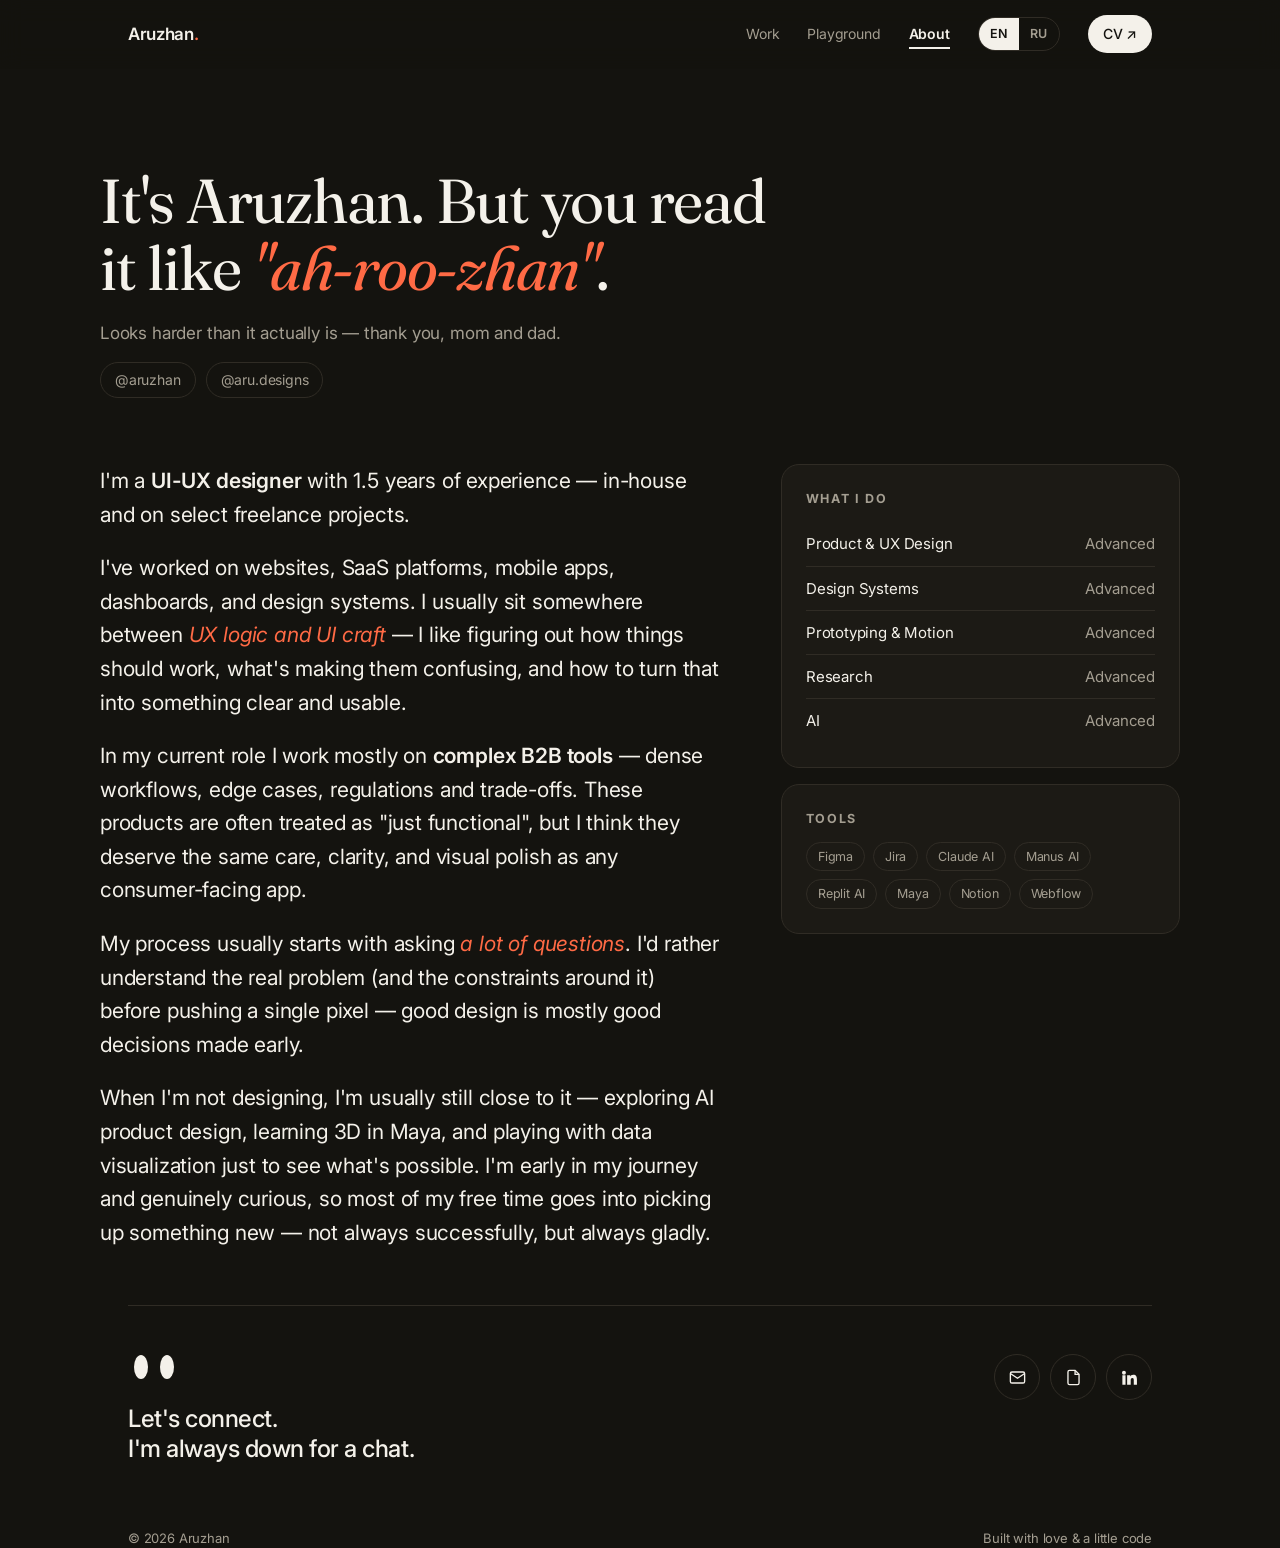
==== commit f0dfa7ed: "About intro: UI-UX designer, 1.5 years experience (fix experience claim)" ====
--- a/about.html
+++ b/about.html
@@ -40,7 +40,7 @@
 
 <main class="about-body wrap">
   <div class="lede reveal">
-    <p data-i18n="about.p1">I'm an end-to-end <b>Product Designer</b> with 6 years of experience across agency, in-house, and the occasional freelance project.</p>
+    <p data-i18n="about.p1">I'm a <b>UI-UX designer</b> with 1.5 years of experience — in-house and on select freelance projects.</p>
     <p data-i18n="about.p2">I've worked on websites, SaaS platforms, mobile apps, dashboards, and design systems. I usually sit somewhere between <em>UX logic and UI craft</em> — I like figuring out how things should work, what's making them confusing, and how to turn that into something clear and usable.</p>
     <p data-i18n="about.p3">In my current role I work mostly on <b>complex B2B tools</b> — dense workflows, edge cases, regulations and trade-offs. These products are often treated as "just functional", but I think they deserve the same care, clarity, and visual polish as any consumer-facing app.</p>
     <p data-i18n="about.p4">My process usually starts with asking <em>a lot of questions</em>. I'd rather understand the real problem (and the constraints around it) before pushing a single pixel — good design is mostly good decisions made early.</p>
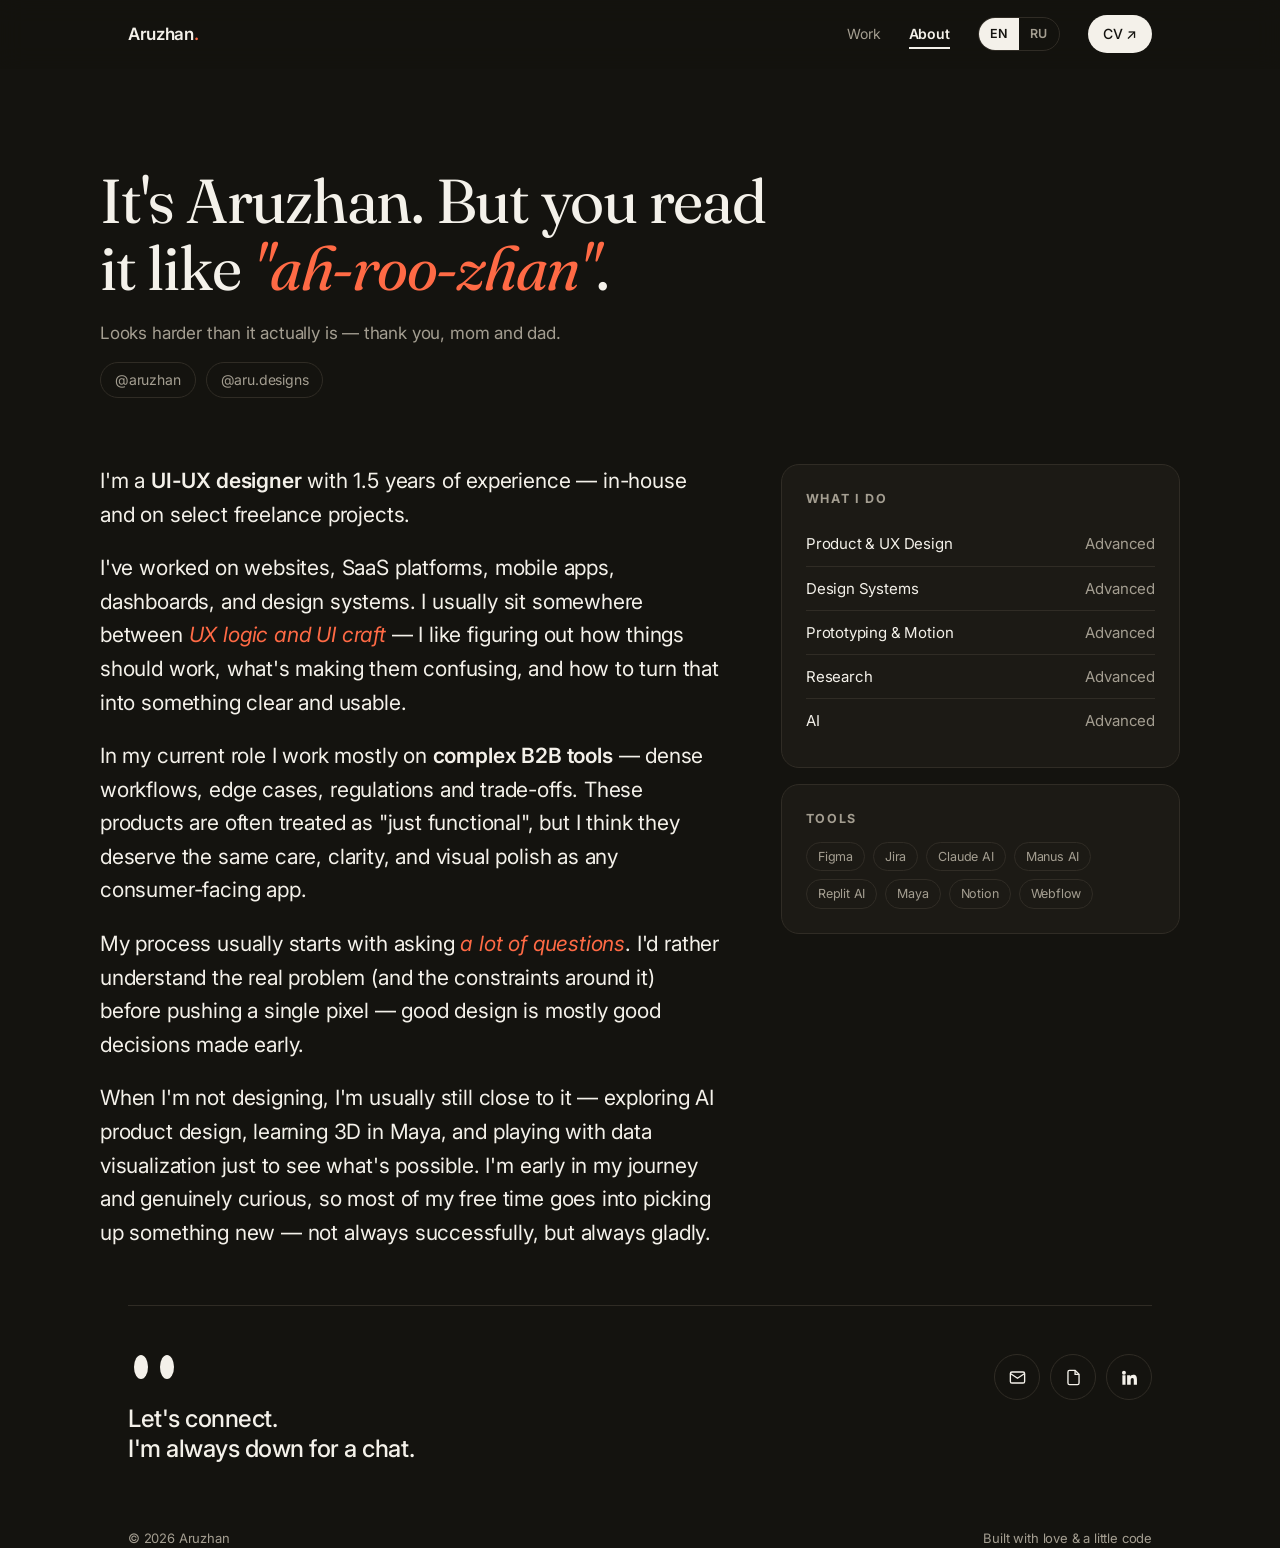
==== commit 01cde2fc: "Remove Experiments/Playground tab from nav" ====
--- a/about.html
+++ b/about.html
@@ -18,7 +18,6 @@
     <a href="index.html" class="brand">Aruzhan<span class="dot">.</span></a>
     <div class="nav-links">
       <a href="index.html" data-i18n="nav.work">Work</a>
-      <a href="playground.html" data-i18n="nav.playground">Playground</a>
       <a href="about.html" class="active" data-i18n="nav.about">About</a>
       <div class="lang-switch">
         <button type="button" data-lang="en">EN</button>
--- a/styles.css
+++ b/styles.css
@@ -64,7 +64,7 @@
 .pill-tray-label .grab { font-size: 14px; }
 .pill-field { position: relative; height: 300px; margin-top: 18px; z-index: 1; pointer-events: none; overflow: hidden; }
 @media (min-width: 821px) {
-  header.hero { min-height: 100vh; padding: 0; display: flex; flex-direction: column; justify-content: center; }
+  header.hero { min-height: 100vh; padding: 0 0 14vh; display: flex; flex-direction: column; justify-content: center; }
   .pill-field { position: absolute; left: 0; right: 0; top: 62px; bottom: 26px; height: auto; margin-top: 0; }
 }
 .pill { position: absolute; pointer-events: auto; display: inline-flex; align-items: center; gap: 8px; font-size: 15px; font-weight: 600; letter-spacing: 0; color: #1e1a14; padding: 11px 20px; border-radius: 999px; cursor: grab; white-space: nowrap; user-select: none; will-change: transform; box-shadow: 0 10px 26px -14px rgba(40,30,15,.5); opacity: 0; }
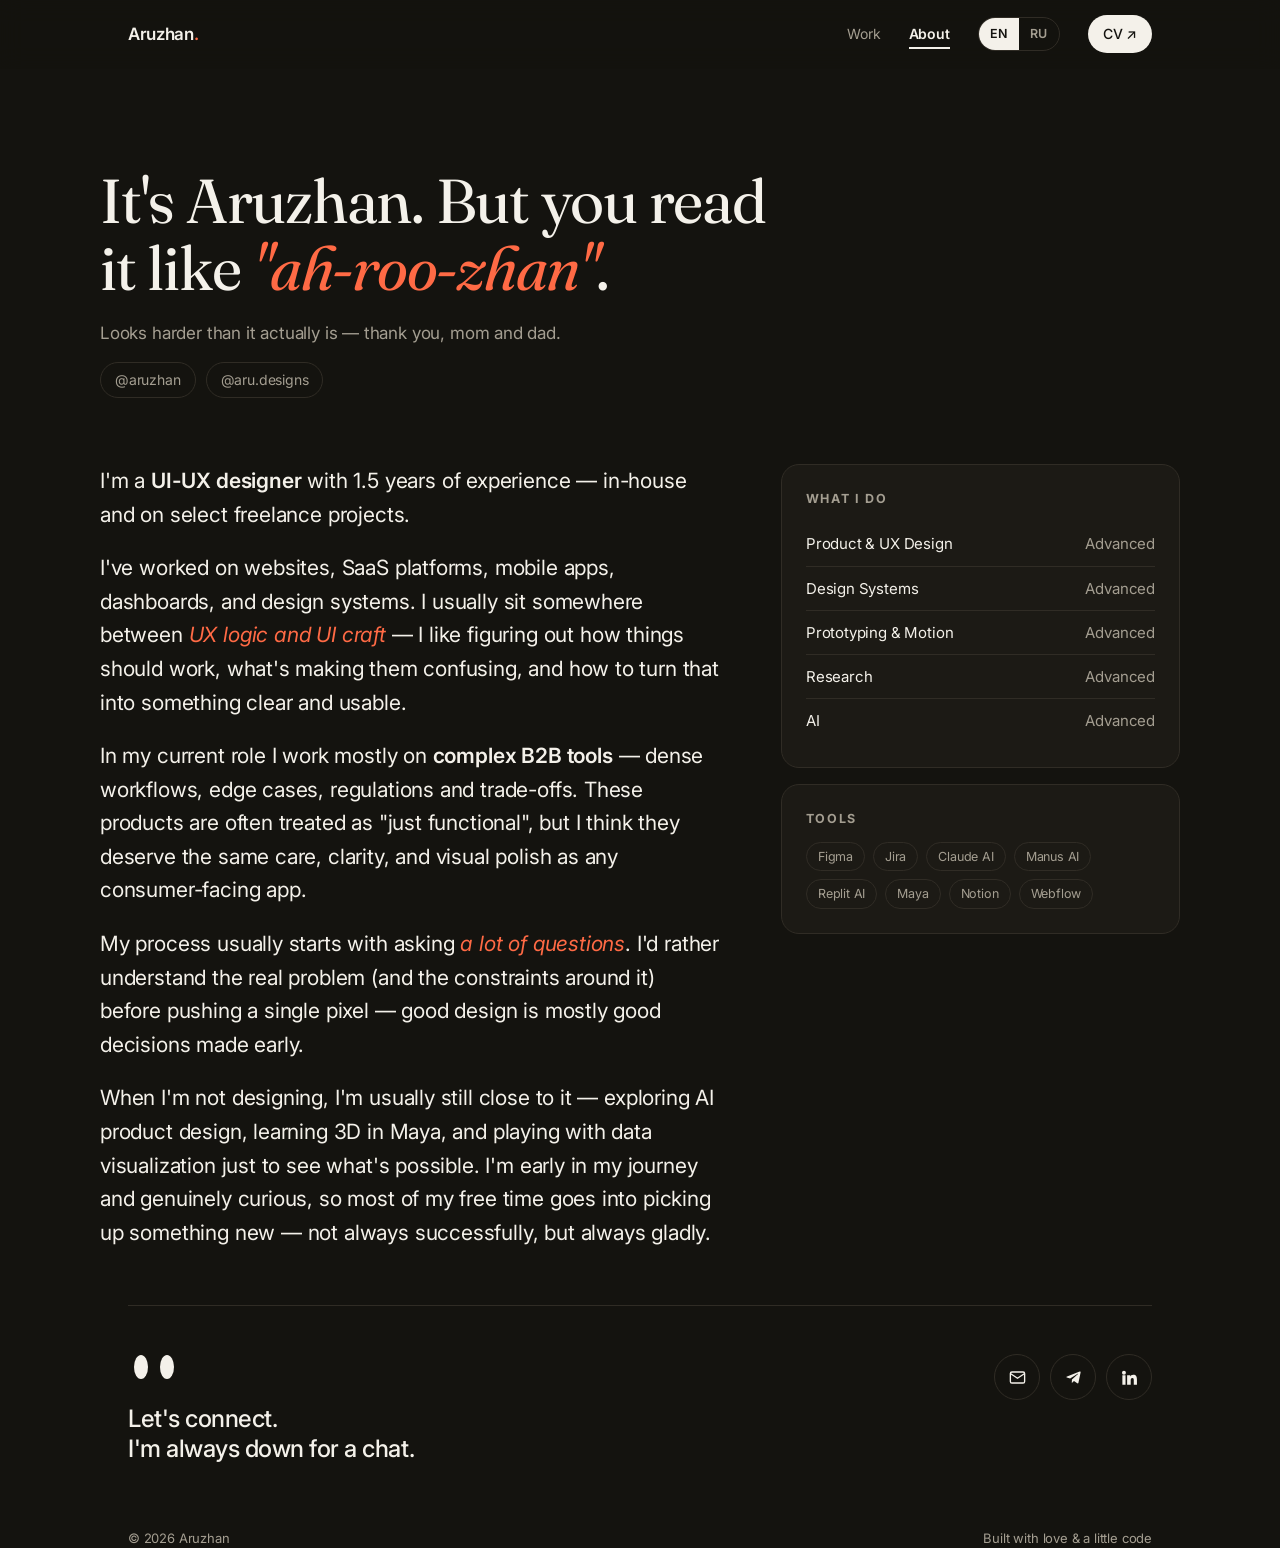
==== commit 46d81be6: "Footer: email (real) + Telegram + LinkedIn links" ====
--- a/about.html
+++ b/about.html
@@ -73,9 +73,9 @@
       <p class="foot-msg" data-i18n="foot.msg">Let's connect.<br>I'm always down for a chat.</p>
     </div>
     <div class="foot-icons">
-      <a href="mailto:hello@aruzhan.design" aria-label="Email"><svg viewBox="0 0 24 24" fill="none" stroke="currentColor" stroke-width="1.7"><rect x="3" y="5" width="18" height="14" rx="2"/><path d="M3 7l9 6 9-6"/></svg></a>
-      <a href="resume.pdf" target="_blank" rel="noopener" aria-label="CV"><svg viewBox="0 0 24 24" fill="none" stroke="currentColor" stroke-width="1.7"><path d="M14 3H7a2 2 0 0 0-2 2v14a2 2 0 0 0 2 2h10a2 2 0 0 0 2-2V8z"/><path d="M14 3v5h5"/></svg></a>
-      <a href="#" aria-label="LinkedIn"><svg viewBox="0 0 24 24" fill="currentColor"><path d="M4.98 3.5A2.5 2.5 0 1 1 5 8.5a2.5 2.5 0 0 1 0-5zM3 9h4v12H3zM9 9h3.8v1.7h.05c.53-1 1.83-2.05 3.77-2.05 4.03 0 4.78 2.65 4.78 6.1V21h-4v-5.4c0-1.3 0-2.95-1.8-2.95s-2.08 1.4-2.08 2.85V21H9z"/></svg></a>
+      <a href="mailto:dzhmnklva@gmail.com" aria-label="Email"><svg viewBox="0 0 24 24" fill="none" stroke="currentColor" stroke-width="1.7"><rect x="3" y="5" width="18" height="14" rx="2"/><path d="M3 7l9 6 9-6"/></svg></a>
+      <a href="https://t.me/dzhmnklva" target="_blank" rel="noopener" aria-label="Telegram"><svg viewBox="0 0 24 24" fill="currentColor"><path d="M9.78 18.65l.28-4.23 7.68-6.92c.34-.31-.07-.46-.52-.19L7.74 13.3 3.64 12c-.88-.25-.89-.86.2-1.3l15.97-6.16c.73-.33 1.43.18 1.15 1.3l-2.72 12.81c-.19.91-.74 1.13-1.5.71L12.6 16.3l-1.99 1.93c-.23.23-.42.42-.83.42z"/></svg></a>
+      <a href="https://www.linkedin.com/in/%D0%B0%D1%80%D1%83%D0%B6%D0%B0%D0%BD-%D0%B4%D0%B6%D0%B0%D0%BC%D0%B0%D0%BD%D0%BA%D1%83%D0%BB%D0%BE%D0%B2%D0%B0-1654aa2b6/" target="_blank" rel="noopener" aria-label="LinkedIn"><svg viewBox="0 0 24 24" fill="currentColor"><path d="M4.98 3.5A2.5 2.5 0 1 1 5 8.5a2.5 2.5 0 0 1 0-5zM3 9h4v12H3zM9 9h3.8v1.7h.05c.53-1 1.83-2.05 3.77-2.05 4.03 0 4.78 2.65 4.78 6.1V21h-4v-5.4c0-1.3 0-2.95-1.8-2.95s-2.08 1.4-2.08 2.85V21H9z"/></svg></a>
     </div>
   </div>
   <div class="foot-bottom">
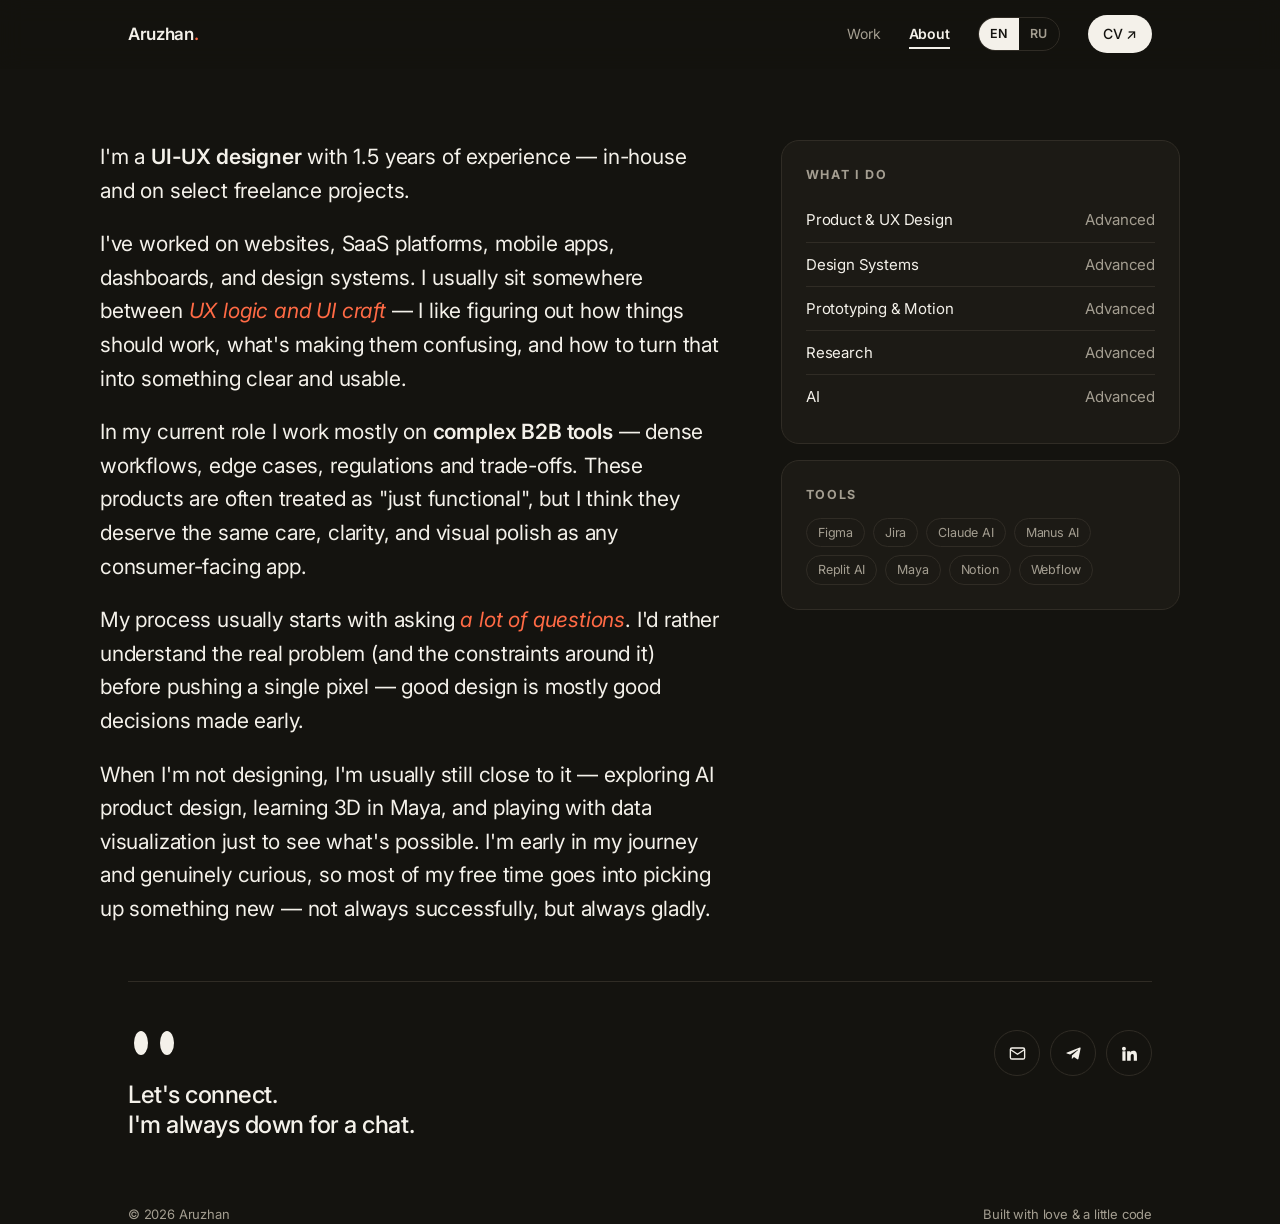
==== commit 56e56820: "About: remove hero block (name/tagline/socials); add top padding to body" ====
--- a/about.html
+++ b/about.html
@@ -27,15 +27,6 @@
     </div>
   </div>
 </nav>
-
-<header class="about-hero wrap">
-  <h1 class="reveal" data-i18n="about.h1">It's Aruzhan. But you read it like <em>"ah-roo-zhan"</em>.</h1>
-  <p class="sub reveal" data-i18n="about.sub">Looks harder than it actually is — thank you, mom and dad.</p>
-  <div class="about-socials reveal">
-    <a href="#" target="_blank" rel="noopener">@aruzhan</a>
-    <a href="#" target="_blank" rel="noopener">@aru.designs</a>
-  </div>
-</header>
 
 <main class="about-body wrap">
   <div class="lede reveal">
--- a/styles.css
+++ b/styles.css
@@ -121,7 +121,7 @@
 .about-socials { margin-top: 16px; display: flex; gap: 10px; flex-wrap: wrap; }
 .about-socials a { font-size: 14px; color: var(--soft); border: 1px solid var(--line); padding: 6px 14px; border-radius: 999px; transition: color .2s, border-color .2s; }
 .about-socials a:hover { color: var(--ink); border-color: var(--ink); }
-.about-body { padding: 56px 0; display: grid; grid-template-columns: 1.4fr .9fr; gap: 60px; align-items: start; }
+.about-body { padding: 140px 0 56px; display: grid; grid-template-columns: 1.4fr .9fr; gap: 60px; align-items: start; }
 @media (max-width: 860px) { .about-body { grid-template-columns: 1fr; gap: 40px; } }
 .about-body .lede p { font-size: clamp(17px, 2vw, 21px); line-height: 1.6; }
 .about-body .lede p + p { margin-top: 20px; }
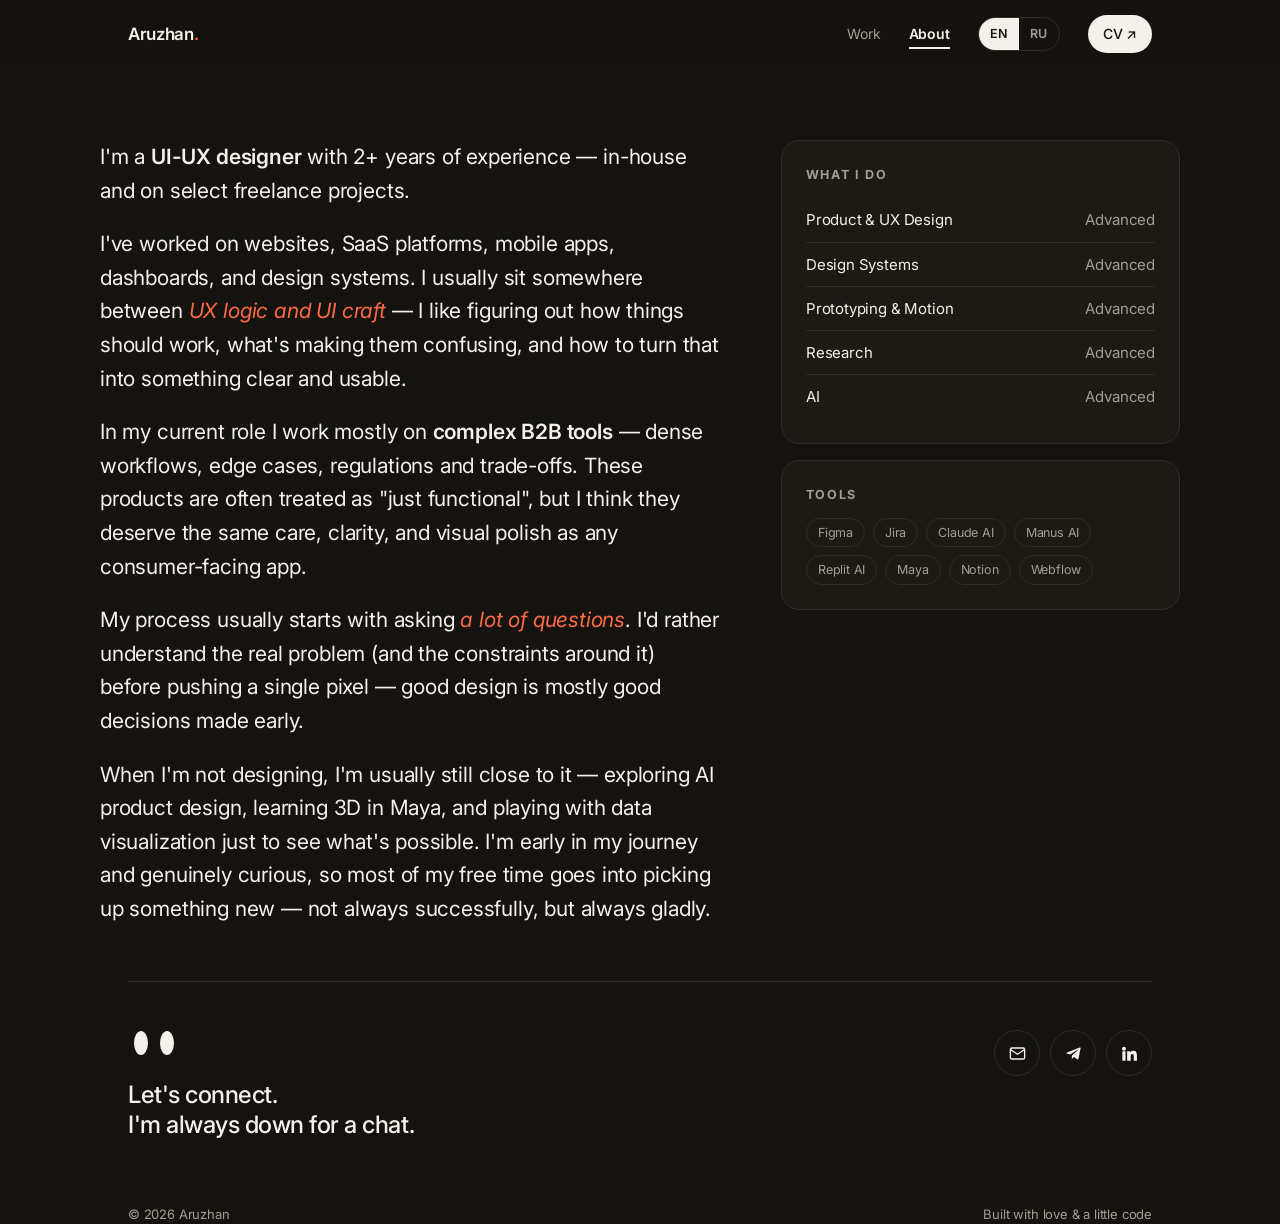
==== commit 91d48bae: "Update CV; experience 2+ years" ====
--- a/about.html
+++ b/about.html
@@ -30,7 +30,7 @@
 
 <main class="about-body wrap">
   <div class="lede reveal">
-    <p data-i18n="about.p1">I'm a <b>UI-UX designer</b> with 1.5 years of experience — in-house and on select freelance projects.</p>
+    <p data-i18n="about.p1">I'm a <b>UI-UX designer</b> with 2+ years of experience — in-house and on select freelance projects.</p>
     <p data-i18n="about.p2">I've worked on websites, SaaS platforms, mobile apps, dashboards, and design systems. I usually sit somewhere between <em>UX logic and UI craft</em> — I like figuring out how things should work, what's making them confusing, and how to turn that into something clear and usable.</p>
     <p data-i18n="about.p3">In my current role I work mostly on <b>complex B2B tools</b> — dense workflows, edge cases, regulations and trade-offs. These products are often treated as "just functional", but I think they deserve the same care, clarity, and visual polish as any consumer-facing app.</p>
     <p data-i18n="about.p4">My process usually starts with asking <em>a lot of questions</em>. I'd rather understand the real problem (and the constraints around it) before pushing a single pixel — good design is mostly good decisions made early.</p>
--- a/styles.css
+++ b/styles.css
@@ -156,6 +156,14 @@
 .psr-card { background: var(--card); border: 1px solid var(--line); border-radius: var(--radius); padding: 26px; }
 .psr-card h3 { font-family: 'Fraunces', Georgia, serif; font-weight: 400; font-size: 24px; margin-bottom: 12px; }
 .psr-card p { font-size: 15px; color: var(--soft); line-height: 1.55; }
+.cs-metrics { text-align: left; margin: 56px 0; }
+.cs-metrics-label { margin-bottom: 20px; }
+.cs-metrics-grid { display: grid; grid-template-columns: repeat(4, 1fr); gap: 18px; }
+.cs-metric { background: var(--card); border: 1px solid var(--line); border-radius: var(--radius); padding: 26px 24px; }
+.cs-metric-n { font-family: 'Fraunces', Georgia, serif; font-weight: 500; font-size: clamp(34px, 4vw, 46px); line-height: 1; letter-spacing: -0.01em; color: var(--accent); }
+.cs-metric-l { font-size: 14px; color: var(--soft); line-height: 1.4; margin-top: 12px; }
+@media (max-width: 820px) { .cs-metrics-grid { grid-template-columns: repeat(2, 1fr); } }
+@media (max-width: 480px) { .cs-metrics-grid { grid-template-columns: 1fr; } }
 .cs-gallery-label { display: flex; align-items: center; gap: 16px; margin: 30px 0 22px; color: var(--soft); }
 .cs-gallery-label::before, .cs-gallery-label::after { content: ''; height: 1px; background: var(--line); flex: 1; }
 .cs-gallery-label span { font-size: 13px; letter-spacing: .04em; }
@@ -222,9 +230,15 @@
 .svc h3 { font-size: 20px; font-weight: 600; letter-spacing: -0.02em; margin-bottom: 8px; }
 .svc p { font-size: 15px; color: var(--soft); line-height: 1.5; }
 .svc-tag { margin-top: 16px; font-size: 13px; color: var(--accent); font-weight: 600; }
-.cta-band { display: flex; align-items: center; justify-content: space-between; gap: 24px; flex-wrap: wrap; background: var(--ink); color: var(--bg); border-radius: 26px; padding: 40px 44px; }
+.cta-wrap { position: relative; border-radius: 26px; }
+.cta-glow { position: absolute; inset: -6% -2%; z-index: 0; pointer-events: none; filter: blur(22px); opacity: .5;
+  background:
+    radial-gradient(60% 130% at 12% 25%, rgba(255,106,69,.7), transparent 62%),
+    radial-gradient(55% 130% at 92% 80%, rgba(120,132,255,.55), transparent 62%),
+    radial-gradient(50% 110% at 62% 8%, rgba(255,196,120,.5), transparent 60%); }
+.cta-band { position: relative; z-index: 1; display: flex; align-items: center; justify-content: space-between; gap: 24px; flex-wrap: wrap; background: rgba(255,255,255,.07); backdrop-filter: blur(26px) saturate(1.6); -webkit-backdrop-filter: blur(26px) saturate(1.6); border: 1px solid rgba(255,255,255,.22); color: var(--ink); border-radius: 26px; padding: 40px 44px; box-shadow: inset 0 1px 0 rgba(255,255,255,.14), 0 30px 70px -34px rgba(0,0,0,.75); }
 .cta-band h3 { font-family: 'Fraunces', Georgia, serif; font-weight: 400; font-size: clamp(24px, 3.4vw, 36px); letter-spacing: -0.02em; }
-.cta-band p { color: #b1aa9d; margin-top: 10px; font-size: 15px; max-width: 46ch; }
+.cta-band p { color: var(--soft); margin-top: 10px; font-size: 15px; max-width: 46ch; }
 .btn-accent { background: var(--accent); color: #fff; }
 .btn-accent:hover { transform: translateY(-2px); filter: brightness(1.05); }
 
@@ -337,6 +351,26 @@
 .preview { gap: 14px; }
 .preview .pshot { flex: 0 0 auto; width: clamp(230px, 30vw, 330px); aspect-ratio: 16 / 10; border-radius: 14px; border: 1px solid var(--line); overflow: hidden; background: var(--bg-2); scroll-snap-align: start; }
 .preview .pshot img { width: 100%; height: 100%; object-fit: cover; object-position: top left; display: block; }
+/* portrait (mobile) projects — phone-shaped thumbs + gallery grid */
+.preview.preview-mobile .pshot { width: clamp(150px, 21vw, 196px); aspect-ratio: 1080 / 2340; border-radius: 20px; }
+.preview.preview-mobile .pshot img { object-fit: cover; object-position: top center; }
+.cs-mobile-grid { display: grid; grid-template-columns: repeat(auto-fill, minmax(230px, 1fr)); gap: 20px; margin-top: 6px; }
+.cs-shot.cs-shot-tall { margin-top: 0; border-radius: 22px; }
+.cs-shot.cs-shot-tall img { width: 100%; height: auto; display: block; }
+
+/* mobile "showcase": a web-sized banner holding three phones per row */
+.cs-showcase { margin-top: 18px; border-radius: var(--radius); border: 1px solid var(--line); overflow: hidden;
+  background:
+    radial-gradient(120% 90% at 50% -20%, color-mix(in srgb, var(--acc, #6a4fe0) 30%, transparent), transparent 60%),
+    linear-gradient(160deg, color-mix(in srgb, var(--acc, #6a4fe0) 16%, var(--bg-2)) 0%, var(--bg-2) 65%); }
+.cs-showcase + .cs-showcase { margin-top: 22px; }
+.cs-showcase-row { display: flex; gap: clamp(14px, 3.4vw, 44px); justify-content: center; align-items: flex-end;
+  padding: clamp(26px, 5vw, 60px) clamp(16px, 4vw, 44px) 0; }
+.cs-phone { flex: 0 1 30%; max-width: 30%; border-radius: 24px 24px 0 0; overflow: hidden;
+  box-shadow: 0 30px 70px -24px rgba(0,0,0,.65), 0 2px 0 rgba(255,255,255,.05) inset;
+  border: 1px solid rgba(255,255,255,.07); border-bottom: none; }
+.cs-phone img { width: 100%; height: auto; display: block; }
+@media (max-width: 560px) { .cs-showcase-row { gap: 8px; padding: 20px 10px 0; } .cs-phone { border-radius: 14px 14px 0 0; } }
 
 /* project name meaning line */
 .proj-meaning { font-size: clamp(15px, 1.7vw, 17px); color: var(--soft); margin: 10px 0 2px; line-height: 1.4; }
